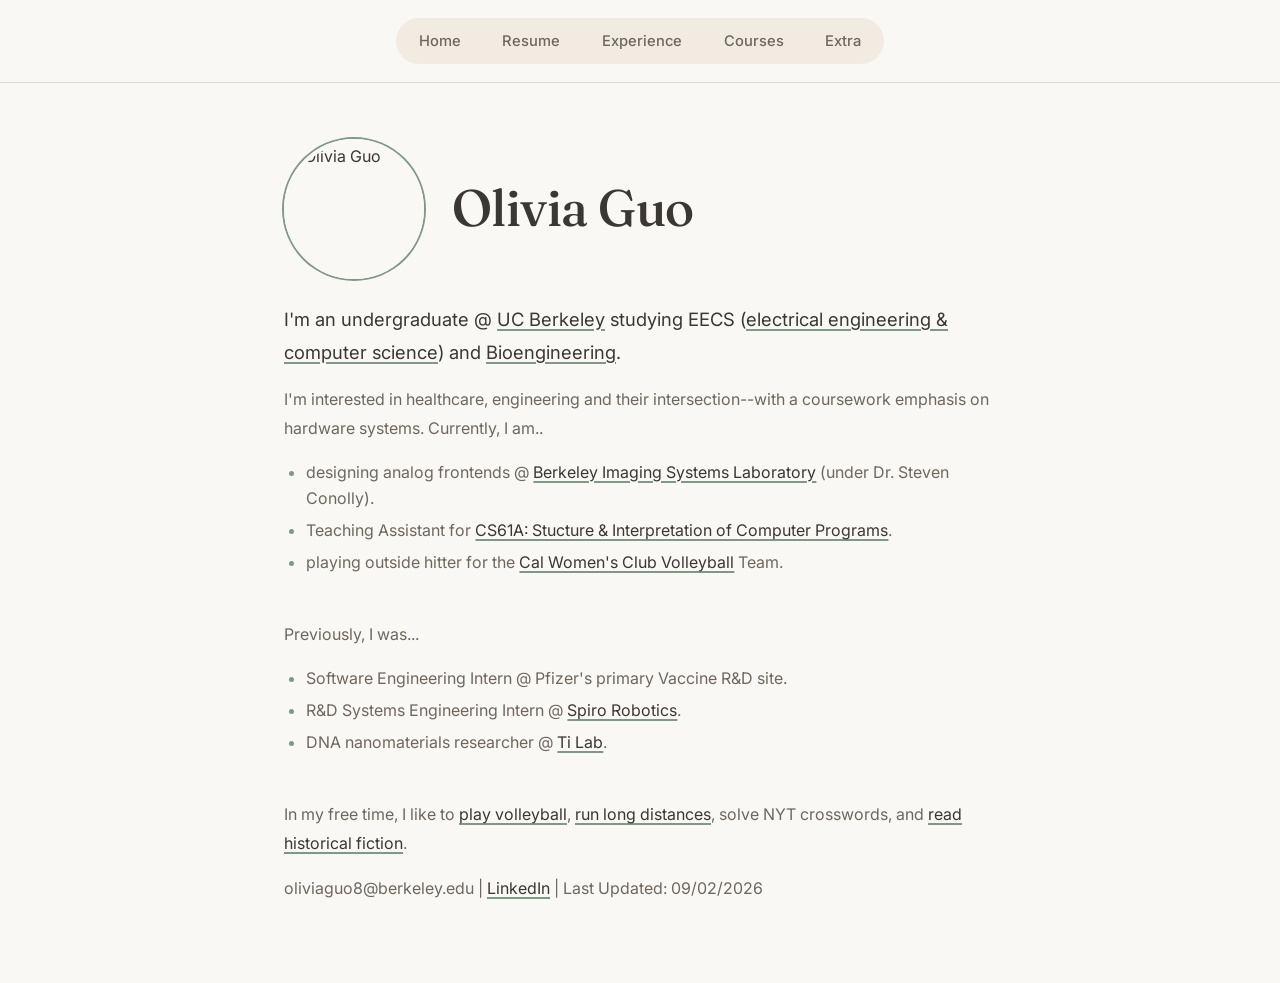
==== index.html @ 9ac4e968 "added photo" ====
<!DOCTYPE html>
<html lang="en">
<head>
    <meta charset="UTF-8">
    <meta name="viewport" content="width=device-width, initial-scale=1.0">
    <title>Olivia Guo</title>
    <link href="https://fonts.googleapis.com/css2?family=Canadienne+Brusher&family=Inter:wght@300;400;600&display=swap" rel="stylesheet">
    <link rel="stylesheet" href="style.css">
</head>
<body>
    <header>
        <div class="header-content">
            <nav>
                <ul>
                    <li><a href="index.html">Home</a></li>
                    <li><a href="guo-olivia-resume.pdf" target="_blank">Resume</a></li>
                    <li><a href="experience.html">Experience</a></li>
                    <li><a href="courses.html">Courses</a></li>
                    <li><a href="extra.html">Extra</a></li>
                </ul>
            </nav>
        </div>
    </header>
    
    <main>
        <div class="intro-section">
            <div class="intro-top">
                <img class="profile-photo" src="photo.jpg" alt="Olivia Guo">
                <h1>Olivia Guo</h1>
            </div>
            <p>I'm an undergraduate @ <a href="https://www.berkeley.edu/" target="_blank"><u>UC Berkeley</u></a> studying EECS (<a href="https://eecs.berkeley.edu/" target="_blank"><u>electrical engineering & computer science</u></a>) and <a href="https://bioeng.berkeley.edu/" target="_blank"><u>Bioengineering</u></a>.</p>
            <p>I'm interested in healthcare, engineering and their intersection--with a coursework emphasis on hardware systems. Currently, I am..</p>
                <ul>
                    <li>designing analog frontends @ <a href="https://bisl.studentorg.berkeley.edu/" target="_blank"><u>Berkeley Imaging Systems Laboratory</u></a> (under Dr. Steven Conolly).</li>
                    <li>Teaching Assistant for <a href="https://cs61a.org/fa26/" target="_blank"><u>CS61A: Stucture & Interpretation of Computer Programs</u></a>.</li>
                    <li>playing outside hitter for the <a href="https://www.calclubvolleyball.com/" target="_blank"><u>Cal Women's Club Volleyball</u></a> Team.</li> 
                </ul>
            <p><br>Previously, I was...</p>
                <ul>
                    <li>Software Engineering Intern @ Pfizer's primary Vaccine R&D site</a>.</li>
                    <li>R&D Systems Engineering Intern @ <a href="https://spirorobotics.com/" target="_blank"><u>Spiro Robotics</u></a>.</li>
                    <li>DNA nanomaterials researcher @ <a href="https://tilabberkeley.com/" target="_blank"><u>Ti Lab</u></a>.</li>
                </ul>
            <p><br>In my free time, I like to <a href="athletics.html" target="_blank">play volleyball</a>, <a href="athletics.html" target="_blank">run long distances</a>, solve NYT crosswords, and <a href="reads.html" target="_blank">read historical fiction</a>.</p>

            <p>oliviaguo8@berkeley.edu | <a href="https://www.linkedin.com/in/oliviaguo8/" target="_blank">LinkedIn</a> | Last Updated: 09/02/2026</p>
        </div>
    </main>
</body>
</html>
---- style.css ----
@import url('https://fonts.googleapis.com/css2?family=Fraunces:opsz,wght@9..144,400;9..144,500;9..144,600&family=Inter:wght@300;400;500;600&display=swap');

:root {
  --bg: #faf8f4;          /* warm off-white */
  --sand: #f1ebe2;        /* nude panel */
  --sand-dark: #e4dacb;   /* nude border */
  --ink: #3b3733;
  --ink-soft: #6f675e;
  --ink-faint: #a0978c;
  --sage: #dfe9df;        /* pastel green */
  --sage-deep: #7e9a85;
  --sky: #dde9ef;         /* pastel blue */
  --sky-deep: #6f93a6;
}

* { margin: 0; padding: 0; box-sizing: border-box; }

html { scroll-behavior: smooth; }

body {
  font-family: 'Inter', sans-serif;
  line-height: 1.65;
  background: var(--bg);
  color: var(--ink);
  -webkit-font-smoothing: antialiased;
}

/* ---------- Header / nav ---------- */
header {
  position: sticky;
  top: 0;
  z-index: 10;
  padding: 1.1rem 0;
  background: rgba(250, 248, 244, 0.88);
  backdrop-filter: blur(8px);
  border-bottom: 1px solid var(--sand-dark);
}
.header-content { max-width: 900px; margin: 0 auto; padding: 0 1.5rem; display: flex; justify-content: center; }
nav ul { display: flex; list-style: none; gap: 0.4rem; padding: 0.3rem; background: var(--sand); border-radius: 999px; }
nav a,
nav a:visited {
  display: block;
  padding: 0.4rem 1.1rem;
  border-radius: 999px;
  color: var(--ink-soft) !important;
  text-decoration: none !important;
  font-size: 0.92rem;
  font-weight: 500;
  border: 0;
  transition: background 0.2s, color 0.2s;
}
nav a:hover { background: var(--sage); color: var(--ink) !important; }
nav a:focus-visible, main a:focus-visible { outline: 2px solid var(--sky-deep); outline-offset: 2px; }

/* ---------- Layout ---------- */
main { max-width: 760px; margin: 3.5rem auto 5rem; padding: 0 1.5rem; }

h1 {
  font-family: 'Fraunces', serif;
  font-weight: 500;
  font-size: 2.6rem;
  line-height: 1.15;
  letter-spacing: -0.01em;
  color: var(--ink);
  margin-bottom: 1.5rem;
}
h2 {
  font-family: 'Fraunces', serif;
  font-weight: 500;
  font-size: 1.5rem;
  color: var(--ink);
  margin: 2.5rem 0 1rem;
}
h3 { font-size: 1rem; font-weight: 600; margin: 1.25rem 0 0.5rem; }

p { color: var(--ink-soft); margin-bottom: 1rem; line-height: 1.8; }
b, strong { color: var(--ink); font-weight: 600; }

main a,
main a:visited {
  color: var(--ink) !important;
  text-decoration: underline;
  text-decoration-color: var(--sage-deep);
  text-decoration-thickness: 2px;
  text-underline-offset: 3px;
  transition: background 0.2s;
}
main a:hover { background: var(--sage); text-decoration-color: transparent; }
main a u { text-decoration: none; }

main ul { padding-left: 1.4rem; color: var(--ink-soft); margin-bottom: 1rem; }
main ul li { margin-bottom: 0.35rem; }
main ul li::marker { color: var(--sage-deep); }
main ul.activity-list, main ul.service-list { list-style: none; padding-left: 0; }

/* ---------- Home ---------- */
.intro-section h1 { font-size: 3.2rem; margin-bottom: 1.25rem; }
.intro-section > p:first-of-type { font-size: 1.15rem; color: var(--ink); }

/* ---------- Experience ---------- */
.category { margin-bottom: 3rem; }
.category-header,
.semester-header { padding-bottom: 0.6rem; margin-bottom: 1.25rem; border-bottom: 1px solid var(--sand-dark); }
.category-title,
.semester-title {
  font-family: 'Fraunces', serif;
  font-weight: 500;
  font-size: 1.45rem;
  color: var(--ink);
  display: inline-block;
  padding-bottom: 0.15rem;
  box-shadow: inset 0 -0.45em 0 var(--sage);
}
.entry { margin-bottom: 1.6rem; padding-left: 1rem; border-left: 2px solid var(--sand-dark); }
.entry-header { display: flex; flex-wrap: wrap; align-items: baseline; gap: 0.2rem 0.7rem; margin-bottom: 0.4rem; }
.entry-title { font-weight: 600; color: var(--ink); }
.year-tag {
  font-size: 0.74rem;
  font-weight: 500;
  color: var(--sky-deep);
  background: var(--sky);
  border-radius: 999px;
  padding: 0.1rem 0.65rem;
  white-space: nowrap;
}
.entry-details { margin-bottom: 0; }

/* ---------- Courses ---------- */
.semester { margin-bottom: 2.25rem; }
.course-list { list-style: none; padding-left: 0; display: grid; gap: 0.5rem; }
.course {
  padding: 0.55rem 0.9rem;
  background: var(--sand);
  border-radius: 10px;
  margin: 0;
}
.course-code { font-weight: 600; color: var(--ink); margin-right: 0.6rem; font-size: 0.9rem; }
.course-name { color: var(--ink-soft); }

/* ---------- Athletics ---------- */
.sport-section { margin-bottom: 3rem; }
.activity-item { margin-bottom: 1.5rem; padding: 1.1rem 1.3rem 0.4rem; background: var(--sand); border-radius: 14px; }
.activity-name { font-weight: 600; color: var(--ink); display: block; margin-bottom: 0.6rem; }
.activity-item ul { list-style: none; padding-left: 0; }
.activity-item li { padding: 0.4rem 0; border-bottom: 1px solid var(--sand-dark); font-size: 0.93rem; }
.activity-item li:last-child { border-bottom: 0; }

/* ---------- Service ---------- */
.service-item { margin-bottom: 2.5rem; padding-bottom: 2rem; border-bottom: 1px solid var(--sand-dark); }
.service-item:last-child { border-bottom: 0; }
.service-name { font-family: 'Fraunces', serif; font-weight: 500; font-size: 1.3rem; color: var(--ink); }
.service-role { color: var(--sage-deep); font-weight: 500; font-size: 0.95rem; }
.service-date { color: var(--ink-faint); font-size: 0.88rem; }
.service-description { margin-top: 0.75rem; }

/* ---------- Reads ---------- */
.books-list { list-style: none; padding-left: 0 !important; }
.book-item { padding: 0.55rem 0; border-bottom: 1px solid var(--sand-dark); margin: 0; color: var(--ink-soft); }
.book-title { font-weight: 600; color: var(--ink); }
.book-author { font-style: italic; }
.book-rating { color: var(--sage-deep); letter-spacing: 0.05em; margin-left: 0.4rem; }

/* ---------- Mobile ---------- */
@media (max-width: 640px) {
  main { margin-top: 2rem; }
  h1, .intro-section h1 { font-size: 2.2rem; }
  nav ul { flex-wrap: wrap; justify-content: center; border-radius: 20px; }
  nav a { padding: 0.35rem 0.8rem; }
}
@media (prefers-reduced-motion: reduce) { * { transition: none !important; scroll-behavior: auto !important; } }

/* ---------- Profile photo (home page) ---------- */
.intro-top { display: flex; align-items: center; gap: 1.75rem; margin-bottom: 1.5rem; }
.intro-top h1 { margin-bottom: 0; }
.profile-photo {
  width: 140px;
  height: 140px;
  flex-shrink: 0;
  border-radius: 50%;
  object-fit: cover;          /* crops to a circle without squishing */
  object-position: center;    /* try "center top" if your face gets cut off */
  border: 4px solid var(--bg);
  box-shadow: 0 0 0 2px var(--sage-deep);
}
@media (max-width: 640px) {
  .profile-photo { width: 96px; height: 96px; }
  .intro-top { gap: 1.1rem; }
}
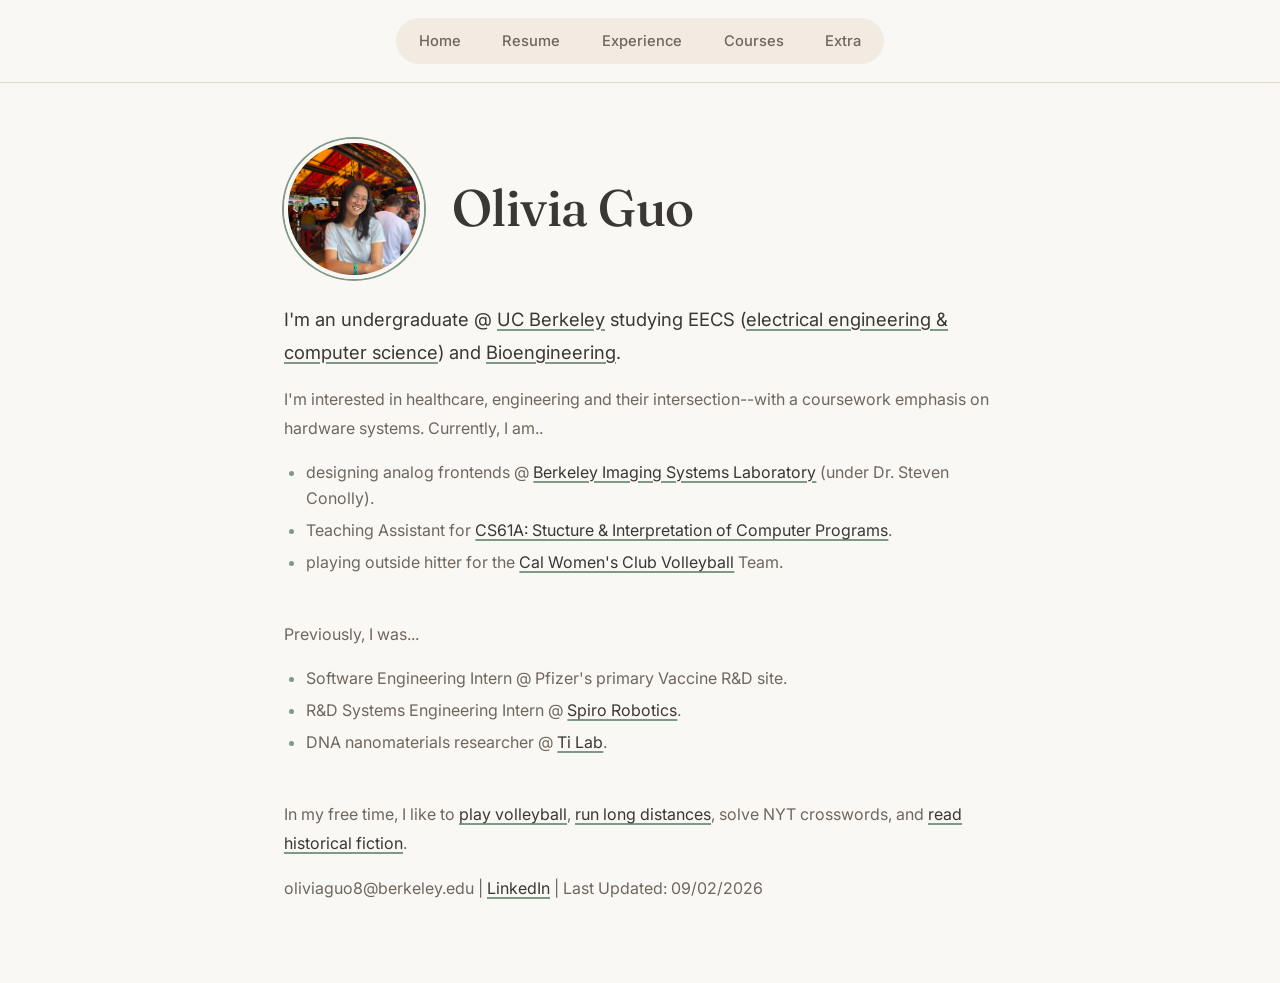
==== commit 96f0bcd4: "jpeg not jpg type" ====
--- a/index.html
+++ b/index.html
@@ -25,7 +25,7 @@
     <main>
         <div class="intro-section">
             <div class="intro-top">
-                <img class="profile-photo" src="photo.jpg" alt="Olivia Guo">
+                <img class="profile-photo" src="photo.jpeg" alt="Olivia Guo">
                 <h1>Olivia Guo</h1>
             </div>
             <p>I'm an undergraduate @ <a href="https://www.berkeley.edu/" target="_blank"><u>UC Berkeley</u></a> studying EECS (<a href="https://eecs.berkeley.edu/" target="_blank"><u>electrical engineering & computer science</u></a>) and <a href="https://bioeng.berkeley.edu/" target="_blank"><u>Bioengineering</u></a>.</p>
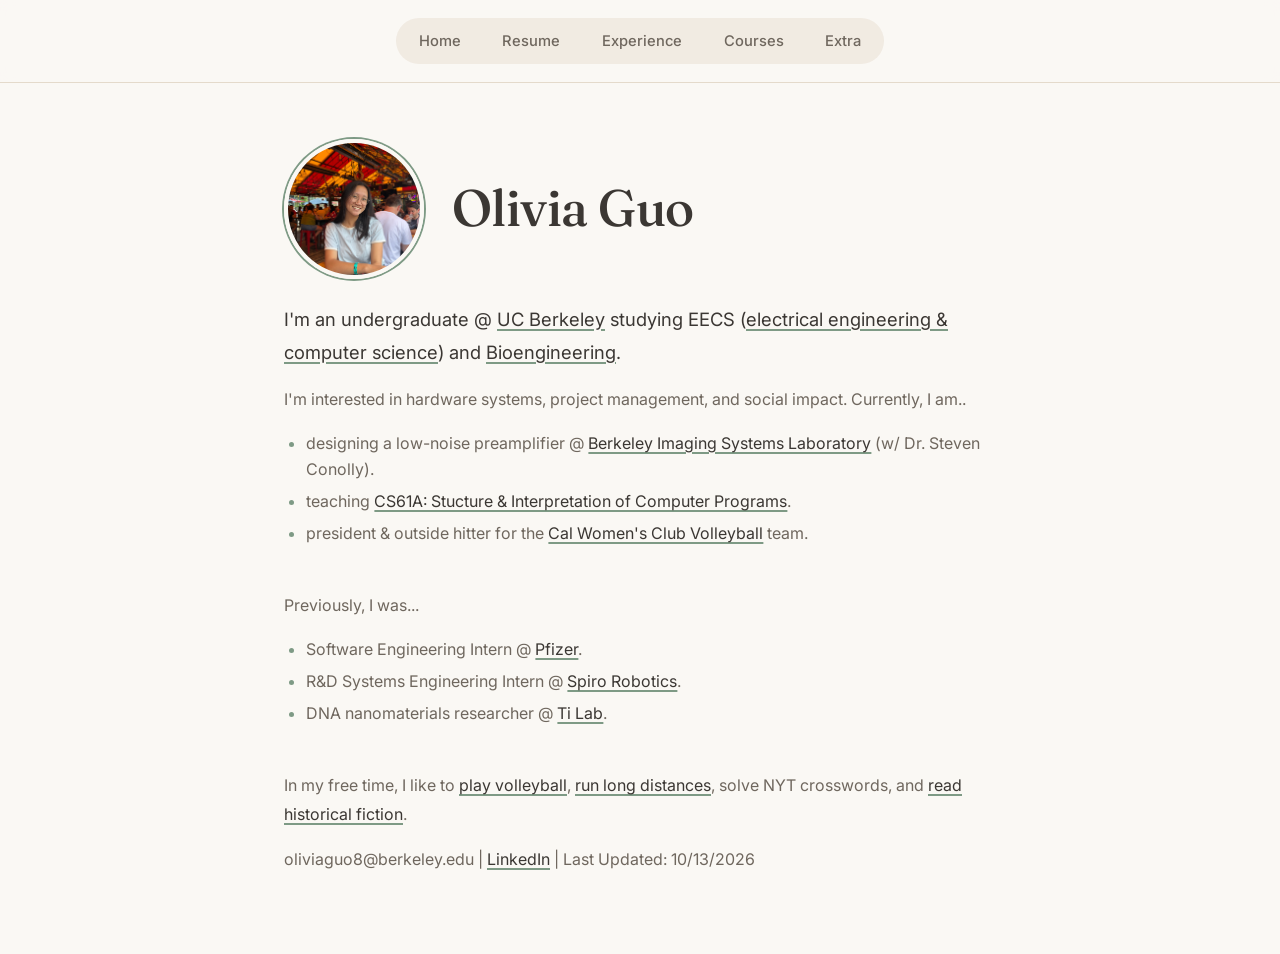
==== commit f423d598: "index page updates" ====
--- a/index.html
+++ b/index.html
@@ -29,21 +29,21 @@
                 <h1>Olivia Guo</h1>
             </div>
             <p>I'm an undergraduate @ <a href="https://www.berkeley.edu/" target="_blank"><u>UC Berkeley</u></a> studying EECS (<a href="https://eecs.berkeley.edu/" target="_blank"><u>electrical engineering & computer science</u></a>) and <a href="https://bioeng.berkeley.edu/" target="_blank"><u>Bioengineering</u></a>.</p>
-            <p>I'm interested in healthcare, engineering and their intersection--with a coursework emphasis on hardware systems. Currently, I am..</p>
+            <p>I'm interested in hardware systems, project management, and social impact. Currently, I am..</p>
                 <ul>
-                    <li>designing analog frontends @ <a href="https://bisl.studentorg.berkeley.edu/" target="_blank"><u>Berkeley Imaging Systems Laboratory</u></a> (under Dr. Steven Conolly).</li>
-                    <li>Teaching Assistant for <a href="https://cs61a.org/fa26/" target="_blank"><u>CS61A: Stucture & Interpretation of Computer Programs</u></a>.</li>
-                    <li>playing outside hitter for the <a href="https://www.calclubvolleyball.com/" target="_blank"><u>Cal Women's Club Volleyball</u></a> Team.</li> 
+                    <li>designing a low-noise preamplifier @ <a href="https://bisl.studentorg.berkeley.edu/" target="_blank"><u>Berkeley Imaging Systems Laboratory</u></a> (w/ Dr. Steven Conolly).</li>
+                    <li>teaching <a href="https://cs61a.org/fa26/" target="_blank"><u>CS61A: Stucture & Interpretation of Computer Programs</u></a>.</li>
+                    <li>president & outside hitter for the <a href="https://www.calclubvolleyball.com/" target="_blank"><u>Cal Women's Club Volleyball</u></a> team.</li> 
                 </ul>
             <p><br>Previously, I was...</p>
                 <ul>
-                    <li>Software Engineering Intern @ Pfizer's primary Vaccine R&D site</a>.</li>
+                    <li>Software Engineering Intern @ <a href="https://www.pfizer.com/" target="_blank"><u>Pfizer</u></a>.</li>
                     <li>R&D Systems Engineering Intern @ <a href="https://spirorobotics.com/" target="_blank"><u>Spiro Robotics</u></a>.</li>
                     <li>DNA nanomaterials researcher @ <a href="https://tilabberkeley.com/" target="_blank"><u>Ti Lab</u></a>.</li>
                 </ul>
             <p><br>In my free time, I like to <a href="athletics.html" target="_blank">play volleyball</a>, <a href="athletics.html" target="_blank">run long distances</a>, solve NYT crosswords, and <a href="reads.html" target="_blank">read historical fiction</a>.</p>
 
-            <p>oliviaguo8@berkeley.edu | <a href="https://www.linkedin.com/in/oliviaguo8/" target="_blank">LinkedIn</a> | Last Updated: 09/02/2026</p>
+            <p>oliviaguo8@berkeley.edu | <a href="https://www.linkedin.com/in/oliviaguo8/" target="_blank">LinkedIn</a> | Last Updated: 10/13/2026</p>
         </div>
     </main>
 </body>
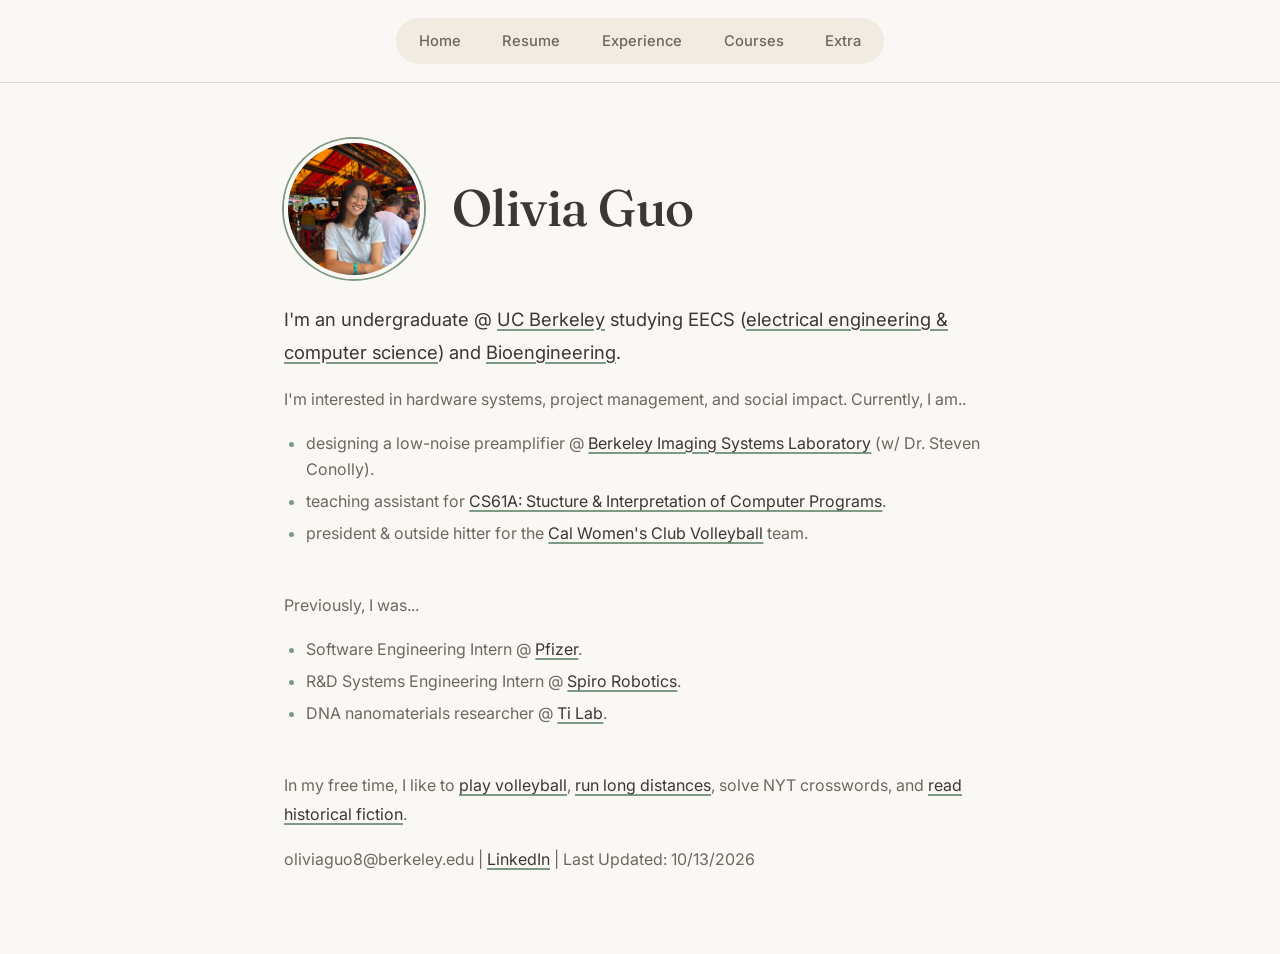
==== commit 5d942738: "wording change index" ====
--- a/index.html
+++ b/index.html
@@ -32,7 +32,7 @@
             <p>I'm interested in hardware systems, project management, and social impact. Currently, I am..</p>
                 <ul>
                     <li>designing a low-noise preamplifier @ <a href="https://bisl.studentorg.berkeley.edu/" target="_blank"><u>Berkeley Imaging Systems Laboratory</u></a> (w/ Dr. Steven Conolly).</li>
-                    <li>teaching <a href="https://cs61a.org/fa26/" target="_blank"><u>CS61A: Stucture & Interpretation of Computer Programs</u></a>.</li>
+                    <li>teaching assistant for <a href="https://cs61a.org/fa26/" target="_blank"><u>CS61A: Stucture & Interpretation of Computer Programs</u></a>.</li>
                     <li>president & outside hitter for the <a href="https://www.calclubvolleyball.com/" target="_blank"><u>Cal Women's Club Volleyball</u></a> team.</li> 
                 </ul>
             <p><br>Previously, I was...</p>
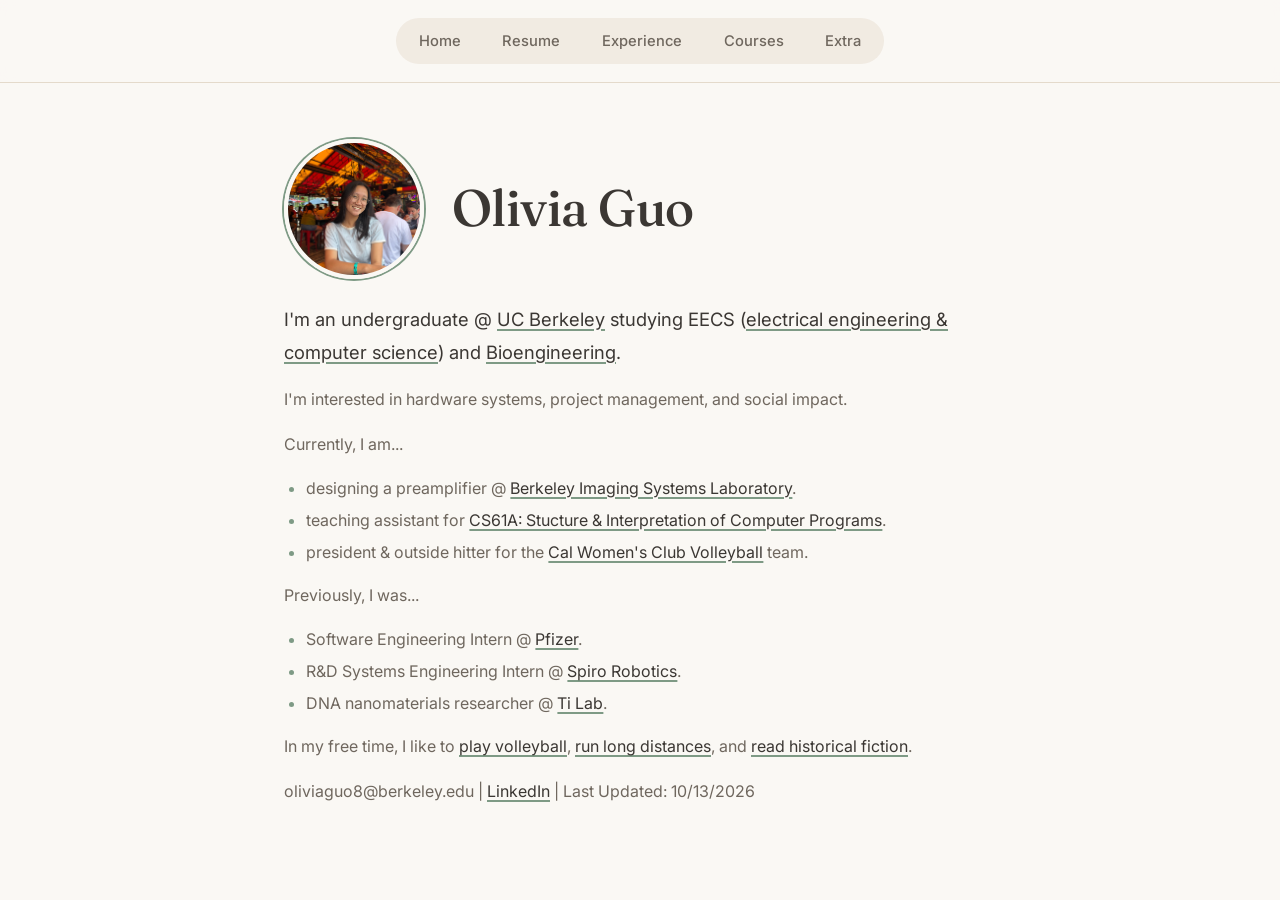
==== commit c57cfbe5: "formatting" ====
--- a/index.html
+++ b/index.html
@@ -29,19 +29,20 @@
                 <h1>Olivia Guo</h1>
             </div>
             <p>I'm an undergraduate @ <a href="https://www.berkeley.edu/" target="_blank"><u>UC Berkeley</u></a> studying EECS (<a href="https://eecs.berkeley.edu/" target="_blank"><u>electrical engineering & computer science</u></a>) and <a href="https://bioeng.berkeley.edu/" target="_blank"><u>Bioengineering</u></a>.</p>
-            <p>I'm interested in hardware systems, project management, and social impact. Currently, I am..</p>
+            <p>I'm interested in hardware systems, project management, and social impact.</p>
+            <p>Currently, I am...</p>
                 <ul>
-                    <li>designing a low-noise preamplifier @ <a href="https://bisl.studentorg.berkeley.edu/" target="_blank"><u>Berkeley Imaging Systems Laboratory</u></a> (w/ Dr. Steven Conolly).</li>
+                    <li>designing a preamplifier @ <a href="https://bisl.studentorg.berkeley.edu/" target="_blank"><u>Berkeley Imaging Systems Laboratory</u></a>.</li>
                     <li>teaching assistant for <a href="https://cs61a.org/fa26/" target="_blank"><u>CS61A: Stucture & Interpretation of Computer Programs</u></a>.</li>
                     <li>president & outside hitter for the <a href="https://www.calclubvolleyball.com/" target="_blank"><u>Cal Women's Club Volleyball</u></a> team.</li> 
                 </ul>
-            <p><br>Previously, I was...</p>
+            <p>Previously, I was...</p>
                 <ul>
                     <li>Software Engineering Intern @ <a href="https://www.pfizer.com/" target="_blank"><u>Pfizer</u></a>.</li>
                     <li>R&D Systems Engineering Intern @ <a href="https://spirorobotics.com/" target="_blank"><u>Spiro Robotics</u></a>.</li>
                     <li>DNA nanomaterials researcher @ <a href="https://tilabberkeley.com/" target="_blank"><u>Ti Lab</u></a>.</li>
                 </ul>
-            <p><br>In my free time, I like to <a href="athletics.html" target="_blank">play volleyball</a>, <a href="athletics.html" target="_blank">run long distances</a>, solve NYT crosswords, and <a href="reads.html" target="_blank">read historical fiction</a>.</p>
+            <p>In my free time, I like to <a href="athletics.html" target="_blank">play volleyball</a>, <a href="athletics.html" target="_blank">run long distances</a>, and <a href="reads.html" target="_blank">read historical fiction</a>.</p>
 
             <p>oliviaguo8@berkeley.edu | <a href="https://www.linkedin.com/in/oliviaguo8/" target="_blank">LinkedIn</a> | Last Updated: 10/13/2026</p>
         </div>
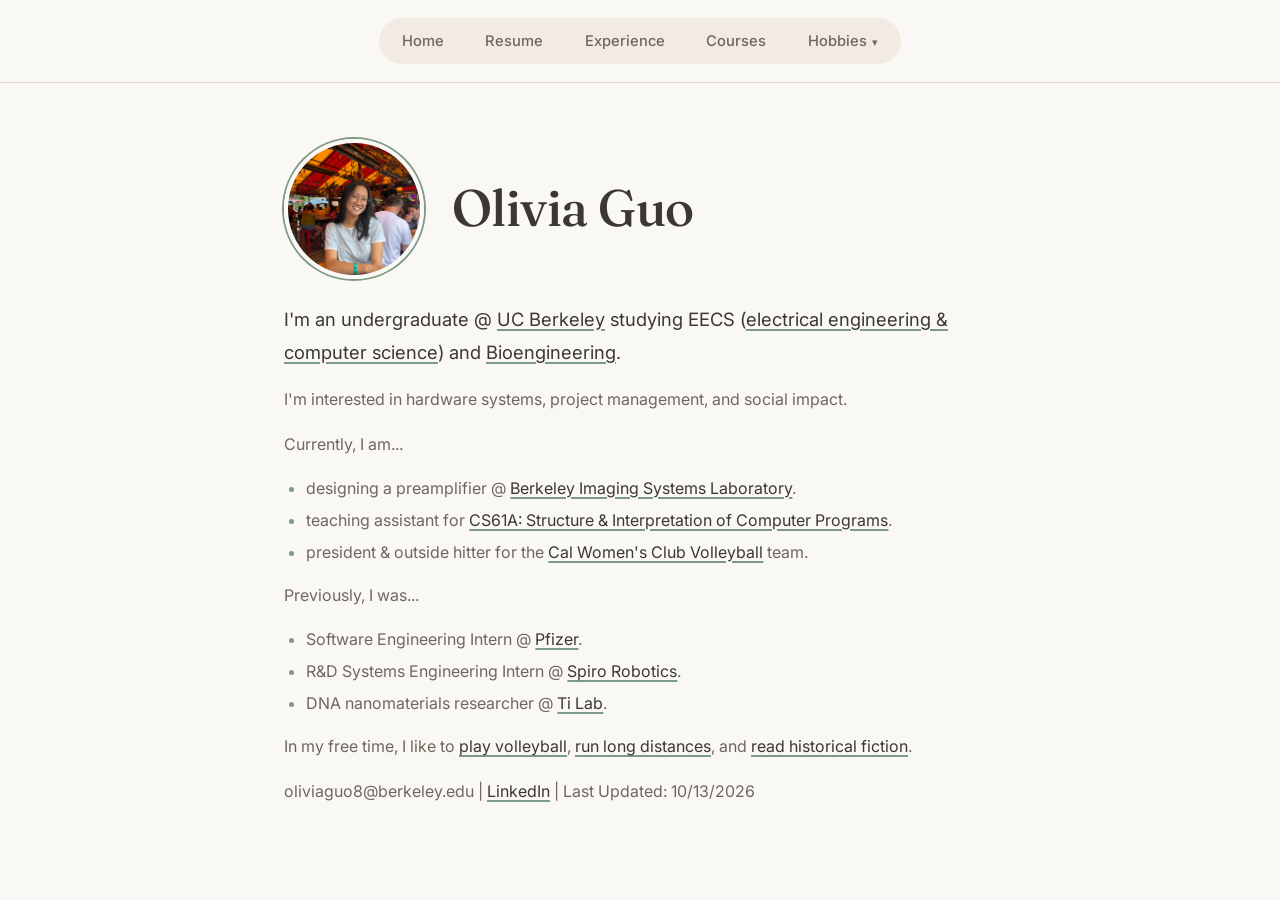
==== commit 494be4e1: "change header bar" ====
--- a/index.html
+++ b/index.html
@@ -4,8 +4,7 @@
     <meta charset="UTF-8">
     <meta name="viewport" content="width=device-width, initial-scale=1.0">
     <title>Olivia Guo</title>
-    <link href="https://fonts.googleapis.com/css2?family=Canadienne+Brusher&family=Inter:wght@300;400;600&display=swap" rel="stylesheet">
-    <link rel="stylesheet" href="style.css">
+    <link rel="stylesheet" href="style.css?v=4">
 </head>
 <body>
     <header>
@@ -16,36 +15,43 @@
                     <li><a href="guo-olivia-resume.pdf" target="_blank">Resume</a></li>
                     <li><a href="experience.html">Experience</a></li>
                     <li><a href="courses.html">Courses</a></li>
-                    <li><a href="extra.html">Extra</a></li>
+                    <li class="dropdown">
+                        <a href="#" class="dd-toggle" aria-haspopup="true"
+                           onclick="if(!matchMedia('(hover:hover)').matches){this.parentNode.classList.toggle('open')}return false">Hobbies</a>
+                        <ul class="dd-menu">
+                            <li><a href="athletics.html">Athletics</a></li>
+                            <li><a href="reads.html">Reads</a></li>
+                        </ul>
+                    </li>
                 </ul>
             </nav>
         </div>
     </header>
-    
+
     <main>
         <div class="intro-section">
             <div class="intro-top">
                 <img class="profile-photo" src="photo.jpeg" alt="Olivia Guo">
                 <h1>Olivia Guo</h1>
             </div>
-            <p>I'm an undergraduate @ <a href="https://www.berkeley.edu/" target="_blank"><u>UC Berkeley</u></a> studying EECS (<a href="https://eecs.berkeley.edu/" target="_blank"><u>electrical engineering & computer science</u></a>) and <a href="https://bioeng.berkeley.edu/" target="_blank"><u>Bioengineering</u></a>.</p>
+            <p>I'm an undergraduate @ <a href="https://www.berkeley.edu/" target="_blank"><u>UC Berkeley</u></a> studying EECS (<a href="https://eecs.berkeley.edu/" target="_blank"><u>electrical engineering &amp; computer science</u></a>) and <a href="https://bioeng.berkeley.edu/" target="_blank"><u>Bioengineering</u></a>.</p>
             <p>I'm interested in hardware systems, project management, and social impact.</p>
             <p>Currently, I am...</p>
-                <ul>
-                    <li>designing a preamplifier @ <a href="https://bisl.studentorg.berkeley.edu/" target="_blank"><u>Berkeley Imaging Systems Laboratory</u></a>.</li>
-                    <li>teaching assistant for <a href="https://cs61a.org/fa26/" target="_blank"><u>CS61A: Stucture & Interpretation of Computer Programs</u></a>.</li>
-                    <li>president & outside hitter for the <a href="https://www.calclubvolleyball.com/" target="_blank"><u>Cal Women's Club Volleyball</u></a> team.</li> 
-                </ul>
+            <ul>
+                <li>designing a preamplifier @ <a href="https://bisl.studentorg.berkeley.edu/" target="_blank"><u>Berkeley Imaging Systems Laboratory</u></a>.</li>
+                <li>teaching assistant for <a href="https://cs61a.org/fa26/" target="_blank"><u>CS61A: Structure &amp; Interpretation of Computer Programs</u></a>.</li>
+                <li>president &amp; outside hitter for the <a href="https://www.calclubvolleyball.com/" target="_blank"><u>Cal Women's Club Volleyball</u></a> team.</li>
+            </ul>
             <p>Previously, I was...</p>
-                <ul>
-                    <li>Software Engineering Intern @ <a href="https://www.pfizer.com/" target="_blank"><u>Pfizer</u></a>.</li>
-                    <li>R&D Systems Engineering Intern @ <a href="https://spirorobotics.com/" target="_blank"><u>Spiro Robotics</u></a>.</li>
-                    <li>DNA nanomaterials researcher @ <a href="https://tilabberkeley.com/" target="_blank"><u>Ti Lab</u></a>.</li>
-                </ul>
+            <ul>
+                <li>Software Engineering Intern @ <a href="https://www.pfizer.com/" target="_blank"><u>Pfizer</u></a>.</li>
+                <li>R&amp;D Systems Engineering Intern @ <a href="https://spirorobotics.com/" target="_blank"><u>Spiro Robotics</u></a>.</li>
+                <li>DNA nanomaterials researcher @ <a href="https://tilabberkeley.com/" target="_blank"><u>Ti Lab</u></a>.</li>
+            </ul>
             <p>In my free time, I like to <a href="athletics.html" target="_blank">play volleyball</a>, <a href="athletics.html" target="_blank">run long distances</a>, and <a href="reads.html" target="_blank">read historical fiction</a>.</p>
 
             <p>oliviaguo8@berkeley.edu | <a href="https://www.linkedin.com/in/oliviaguo8/" target="_blank">LinkedIn</a> | Last Updated: 10/13/2026</p>
         </div>
     </main>
 </body>
-</html>
+</html>
--- a/style.css
+++ b/style.css
@@ -186,3 +186,51 @@
   .profile-photo { width: 96px; height: 96px; }
   .intro-top { gap: 1.1rem; }
 }
+
+/* ---------- Concise experience list ---------- */
+.xp-list { list-style: none; padding-left: 0 !important; margin: 0 0 0.5rem; }
+.xp-list li {
+  display: flex;
+  flex-wrap: wrap;
+  justify-content: space-between;
+  align-items: baseline;
+  gap: 0.2rem 1rem;
+  padding: 0.6rem 0;
+  margin: 0;
+  border-bottom: 1px solid var(--sand-dark);
+}
+.xp-list li:last-child { border-bottom: 0; }
+.xp-main { color: var(--ink); }
+.xp-main em { color: var(--ink-soft); }
+.xp-extra { color: var(--ink-faint); font-size: 0.88rem; margin-left: 0.35rem; }
+
+.xp-sub { display: block; color: var(--ink-faint); font-size: 0.88rem; margin-top: 0.1rem; }
+.xp-sub a { font-weight: 500; }
+.xp-note { font-size: 0.9rem; color: var(--ink-faint); margin: -0.4rem 0 0.4rem; }
+
+/* ---------- Hobbies dropdown ---------- */
+nav li.dropdown { position: relative; }
+.dd-toggle::after { content: "\25BE"; margin-left: 0.35rem; font-size: 0.75em; }
+nav ul.dd-menu {
+  display: none;
+  position: absolute;
+  right: 0;
+  top: calc(100% + 0.5rem);
+  z-index: 20;
+  flex-direction: column;
+  gap: 0.1rem;
+  min-width: 150px;
+  padding: 0.3rem;
+  list-style: none;
+  background: var(--bg);
+  border: 1px solid var(--sand-dark);
+  border-radius: 14px;
+  box-shadow: 0 8px 24px rgba(59, 55, 51, 0.1);
+}
+.dd-menu::before { content: ""; position: absolute; left: 0; right: 0; top: -0.6rem; height: 0.6rem; } /* keeps hover alive across the gap */
+.dd-menu a { white-space: nowrap; }
+nav .dropdown.open .dd-menu { display: flex; }            /* tap to open on touch screens */
+@media (hover: hover) {
+  nav .dropdown:hover .dd-menu,
+  nav .dropdown:focus-within .dd-menu { display: flex; }  /* hover / keyboard on desktop */
+}
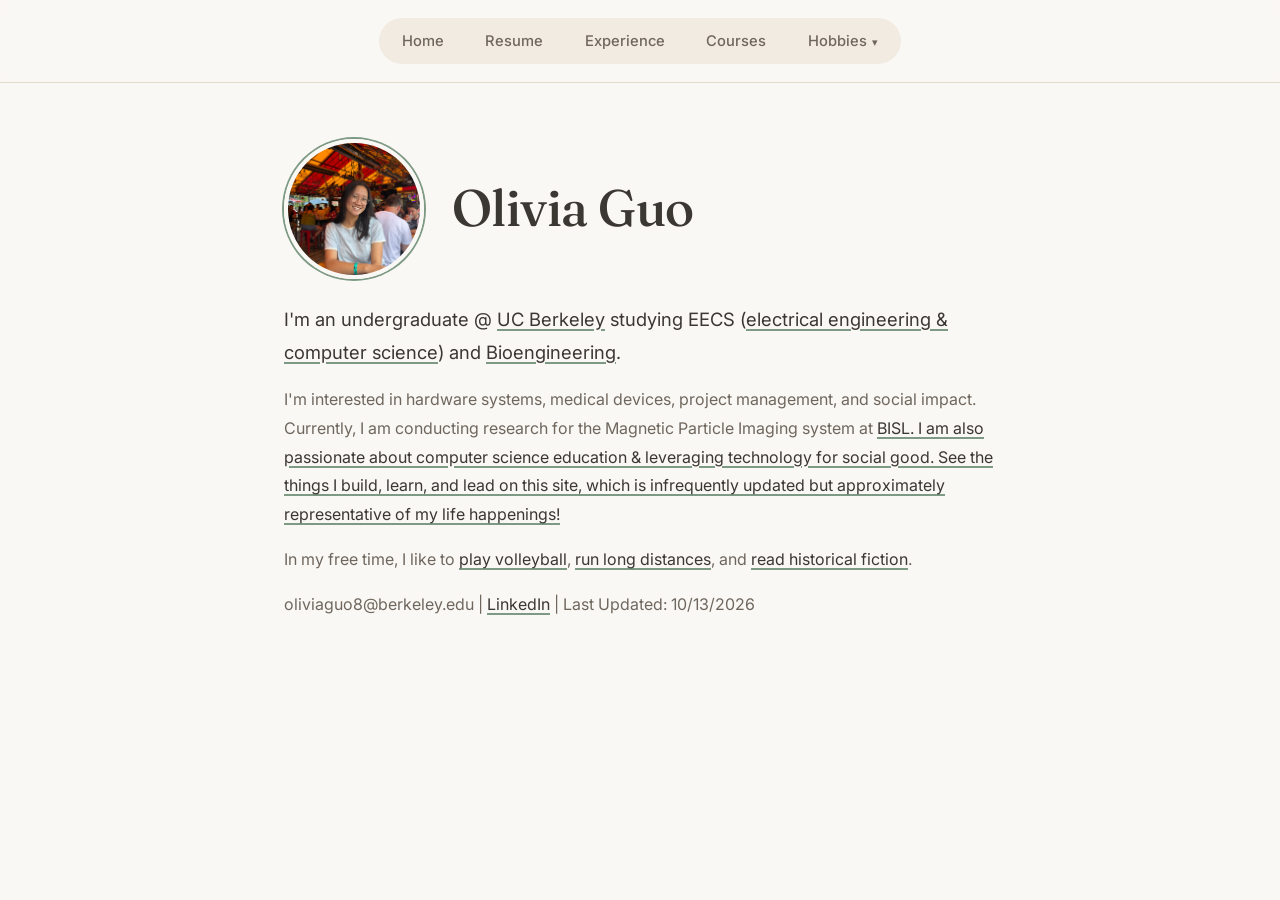
==== commit 09b1aa5f: "index updates!" ====
--- a/index.html
+++ b/index.html
@@ -35,19 +35,8 @@
                 <h1>Olivia Guo</h1>
             </div>
             <p>I'm an undergraduate @ <a href="https://www.berkeley.edu/" target="_blank"><u>UC Berkeley</u></a> studying EECS (<a href="https://eecs.berkeley.edu/" target="_blank"><u>electrical engineering &amp; computer science</u></a>) and <a href="https://bioeng.berkeley.edu/" target="_blank"><u>Bioengineering</u></a>.</p>
-            <p>I'm interested in hardware systems, project management, and social impact.</p>
-            <p>Currently, I am...</p>
-            <ul>
-                <li>designing a preamplifier @ <a href="https://bisl.studentorg.berkeley.edu/" target="_blank"><u>Berkeley Imaging Systems Laboratory</u></a>.</li>
-                <li>teaching assistant for <a href="https://cs61a.org/fa26/" target="_blank"><u>CS61A: Structure &amp; Interpretation of Computer Programs</u></a>.</li>
-                <li>president &amp; outside hitter for the <a href="https://www.calclubvolleyball.com/" target="_blank"><u>Cal Women's Club Volleyball</u></a> team.</li>
-            </ul>
-            <p>Previously, I was...</p>
-            <ul>
-                <li>Software Engineering Intern @ <a href="https://www.pfizer.com/" target="_blank"><u>Pfizer</u></a>.</li>
-                <li>R&amp;D Systems Engineering Intern @ <a href="https://spirorobotics.com/" target="_blank"><u>Spiro Robotics</u></a>.</li>
-                <li>DNA nanomaterials researcher @ <a href="https://tilabberkeley.com/" target="_blank"><u>Ti Lab</u></a>.</li>
-            </ul>
+            <p>I'm interested in hardware systems, medical devices, project management, and social impact. Currently, I am conducting research for the Magnetic Particle Imaging system at <a href="https://bisl.studentorg.berkeley.edu/" target="_blank"><u>BISL</u>. I am also passionate about computer science education &
+            leveraging technology for social good. See the things I build, learn, and lead on this site, which is infrequently updated but approximately representative of my life happenings!</a></p>
             <p>In my free time, I like to <a href="athletics.html" target="_blank">play volleyball</a>, <a href="athletics.html" target="_blank">run long distances</a>, and <a href="reads.html" target="_blank">read historical fiction</a>.</p>
 
             <p>oliviaguo8@berkeley.edu | <a href="https://www.linkedin.com/in/oliviaguo8/" target="_blank">LinkedIn</a> | Last Updated: 10/13/2026</p>
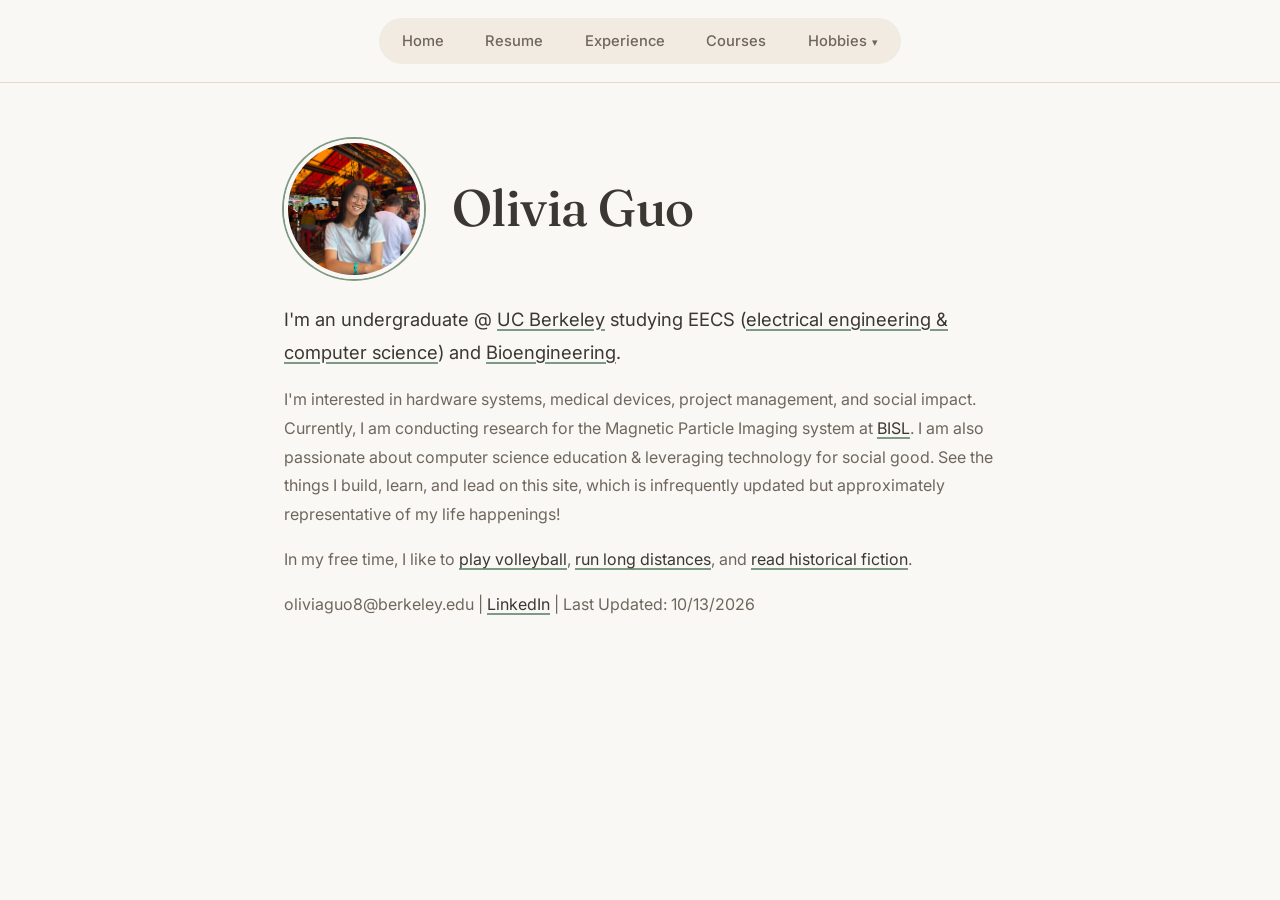
==== commit f2fbe0cf: "fix linking" ====
--- a/index.html
+++ b/index.html
@@ -35,8 +35,8 @@
                 <h1>Olivia Guo</h1>
             </div>
             <p>I'm an undergraduate @ <a href="https://www.berkeley.edu/" target="_blank"><u>UC Berkeley</u></a> studying EECS (<a href="https://eecs.berkeley.edu/" target="_blank"><u>electrical engineering &amp; computer science</u></a>) and <a href="https://bioeng.berkeley.edu/" target="_blank"><u>Bioengineering</u></a>.</p>
-            <p>I'm interested in hardware systems, medical devices, project management, and social impact. Currently, I am conducting research for the Magnetic Particle Imaging system at <a href="https://bisl.studentorg.berkeley.edu/" target="_blank"><u>BISL</u>. I am also passionate about computer science education &
-            leveraging technology for social good. See the things I build, learn, and lead on this site, which is infrequently updated but approximately representative of my life happenings!</a></p>
+            <p>I'm interested in hardware systems, medical devices, project management, and social impact. Currently, I am conducting research for the Magnetic Particle Imaging system at <a href="https://bisl.studentorg.berkeley.edu/" target="_blank"><u>BISL</u></a>. I am also passionate about computer science education &
+            leveraging technology for social good. See the things I build, learn, and lead on this site, which is infrequently updated but approximately representative of my life happenings!</p>
             <p>In my free time, I like to <a href="athletics.html" target="_blank">play volleyball</a>, <a href="athletics.html" target="_blank">run long distances</a>, and <a href="reads.html" target="_blank">read historical fiction</a>.</p>
 
             <p>oliviaguo8@berkeley.edu | <a href="https://www.linkedin.com/in/oliviaguo8/" target="_blank">LinkedIn</a> | Last Updated: 10/13/2026</p>
